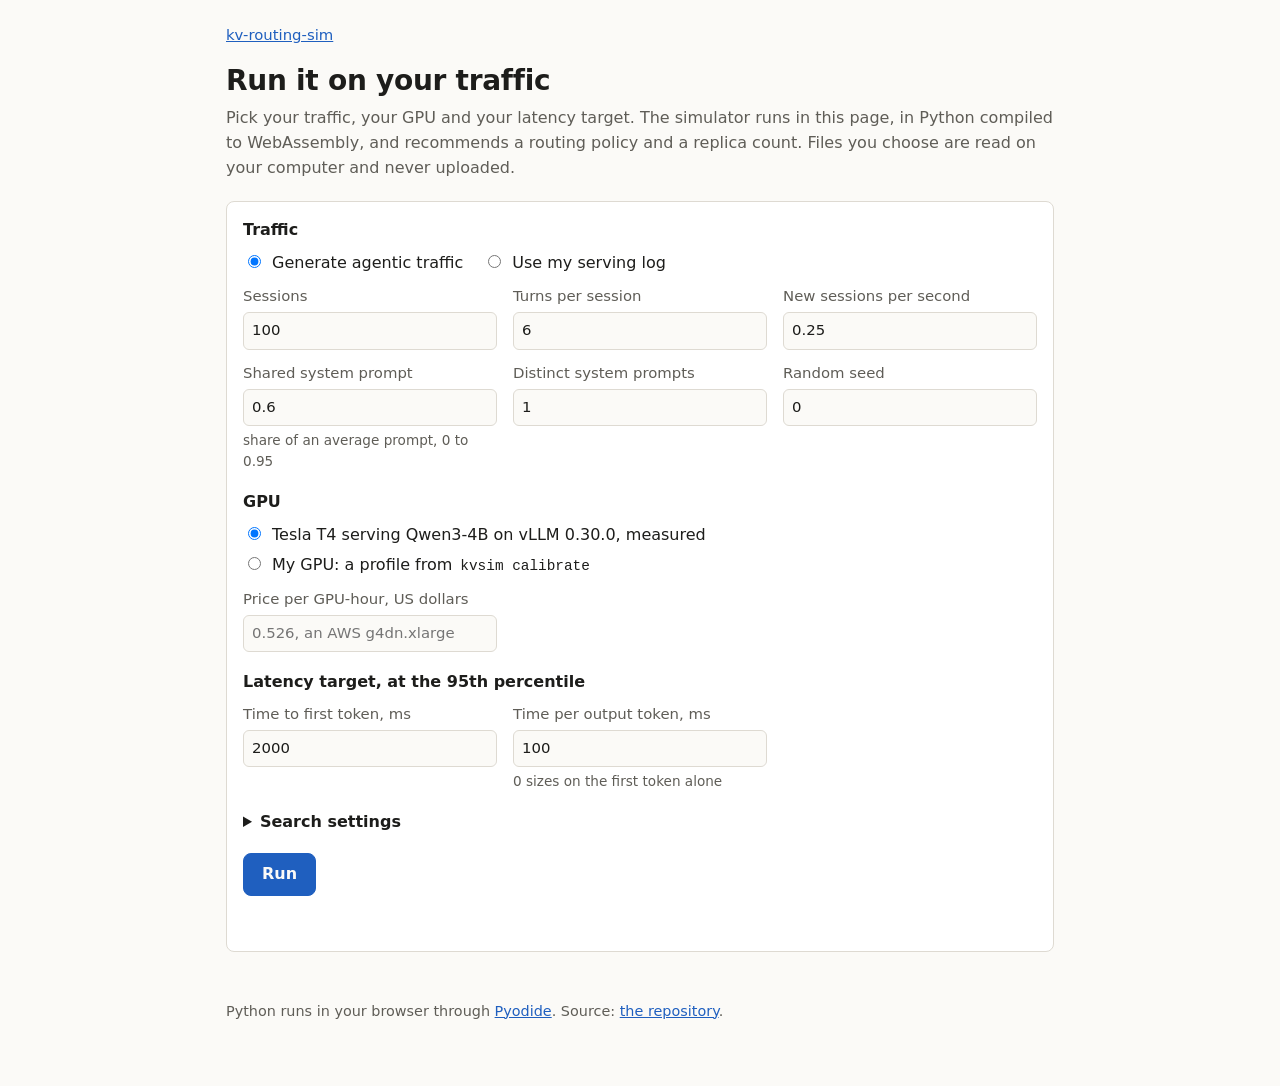
==== site/run.html @ f790f80f "Run the simulator in the browser; the replay workflow becomes a service - service.py holds the repla" ====
<!doctype html>
<html lang="en">
<head>
<meta charset="utf-8">
<meta name="viewport" content="width=device-width, initial-scale=1">
<title>Run kv-routing-sim</title>
<meta name="description" content="Size an LLM serving fleet in your browser: replay generated traffic or your own serving log through KV-cache routing policies. Nothing is uploaded.">
<link rel="stylesheet" href="style.css">
<link rel="icon" href="data:image/svg+xml,%3Csvg xmlns=%22http://www.w3.org/2000/svg%22 viewBox=%220 0 16 16%22%3E%3Crect width=%2216%22 height=%2216%22 rx=%223%22 fill=%22%231f5fbf%22/%3E%3Cpath d=%22M4 4h3v8H4zM9 6h3v6H9z%22 fill=%22white%22/%3E%3C/svg%3E">
</head>
<body>
<main>
  <p class="crumb"><a href="./">kv-routing-sim</a></p>
  <h1>Run it on your traffic</h1>
  <p class="sub">Pick your traffic, your GPU and your latency target. The simulator runs in this page,
    in Python compiled to WebAssembly, and recommends a routing policy and a replica count. Files you
    choose are read on your computer and never uploaded.</p>

  <form id="form" class="controls" novalidate>
    <fieldset>
      <legend>Traffic</legend>
      <div class="choice">
        <label><input type="radio" name="traffic" value="generate" checked> Generate agentic traffic</label>
        <label><input type="radio" name="traffic" value="file"> Use my serving log</label>
      </div>
      <div id="generate-fields" class="fields">
        <label>Sessions <input type="number" id="sessions" value="100" min="1" step="1"></label>
        <label>Turns per session <input type="number" id="turns" value="6" min="1" step="1"></label>
        <label>New sessions per second <input type="number" id="rate" value="0.25" min="0.01" step="0.05"></label>
        <label>Shared system prompt <input type="number" id="sharing" value="0.6" min="0" max="0.95" step="0.05">
          <span class="hint">share of an average prompt, 0 to 0.95</span></label>
        <label>Distinct system prompts <input type="number" id="system-prompts" value="1" min="1" max="100" step="1"></label>
        <label>Random seed <input type="number" id="seed" value="0" min="0" step="1"></label>
      </div>
      <div id="file-fields" class="fields" hidden>
        <label>Log file <input type="file" id="trace-file" accept=".jsonl,.json,.gz"></label>
        <label>Format
          <select id="trace-format">
            <option value="vllm-jsonl">vLLM JSONL, token ids</option>
            <option value="openai-log">OpenAI-style log</option>
            <option value="mooncake">Mooncake trace</option>
            <option value="bailian">Qwen-Bailian trace</option>
            <option value="agentx">AgentX trace</option>
          </select>
        </label>
      </div>
      <p id="file-hint" class="hint" hidden>Prompts become block hashes as the file is read; their text
        is never kept. Large logs take longer: the page shows progress and you can cancel.</p>
    </fieldset>

    <fieldset>
      <legend>GPU</legend>
      <div class="choice">
        <label><input type="radio" name="profile" value="shipped" checked> Tesla T4 serving Qwen3-4B on vLLM 0.30.0, measured</label>
        <label><input type="radio" name="profile" value="file"> My GPU: a profile from <code>kvsim calibrate</code></label>
      </div>
      <div class="fields">
        <label id="profile-field" hidden>Profile file <input type="file" id="profile-file" accept=".json"></label>
        <label>Price per GPU-hour, US dollars <input type="number" id="price" min="0" step="0.01" placeholder="0.526, an AWS g4dn.xlarge"></label>
      </div>
    </fieldset>

    <fieldset>
      <legend>Latency target, at the 95th percentile</legend>
      <div class="fields">
        <label>Time to first token, ms <input type="number" id="ttft" value="2000" min="1" step="50"></label>
        <label>Time per output token, ms <input type="number" id="tpot" value="100" min="0" step="10">
          <span class="hint">0 sizes on the first token alone</span></label>
      </div>
    </fieldset>

    <details>
      <summary>Search settings</summary>
      <div class="fields">
        <label>Replica counts <input type="text" id="replicas" value="1-8" placeholder="1-8 or 1,2,4,8"></label>
        <label>Seeds per configuration <input type="number" id="seeds" value="5" min="1" max="10" step="1">
          <span class="hint">fewer runs faster, with less averaging</span></label>
      </div>
      <fieldset>
        <legend>Routing policies</legend>
        <div id="policies" class="policy-list"></div>
      </fieldset>
      <label class="check"><input type="checkbox" id="edge" checked> Check the margin to saturation
        (one extra run per seed)</label>
      <label class="check"><input type="checkbox" id="spread" checked> Show how firm the replica count is,
        for profiles that keep their calibration repeats</label>
    </details>

    <div class="actions">
      <button type="submit" id="run" class="primary">Run</button>
      <button type="button" id="cancel" hidden>Cancel</button>
    </div>
    <div id="status" class="status" aria-live="polite"></div>
    <progress id="progress" max="1" value="0" hidden></progress>
    <div id="error" class="error" role="alert" hidden></div>
  </form>

  <section id="results" hidden>
    <h2>Recommendation</h2>
    <div id="answer" class="answer" aria-live="polite"></div>
    <div id="notes"></div>
    <h2>Replicas each policy needs</h2>
    <div class="scroll"><table id="summary"></table></div>
    <p id="target" class="muted"></p>
    <div id="spread-section"></div>
    <details>
      <summary>Every configuration</summary>
      <div class="scroll"><table id="table"></table></div>
    </details>
    <h2>Reproduce it from the command line</h2>
    <pre><code id="command"></code></pre>
    <div class="actions">
      <button type="button" id="download-json">Download the report as JSON</button>
      <button type="button" id="download-md">Download the report as Markdown</button>
    </div>
  </section>

  <footer>Python runs in your browser through <a href="https://pyodide.org/">Pyodide</a>. Source:
    <a href="https://github.com/gitgod-debug/kv-routing-sim">the repository</a>.</footer>
</main>
<script src="run.js"></script>
</body>
</html>
---- site/style.css ----
:root {
  --bg: #fbfaf7; --fg: #1d1d1b; --muted: #5f5d57; --line: #dedad2; --card: #ffffff;
  --accent: #1f5fbf; --good: #1d7a3e; --bad: #b3261e; --warn-bg: #fff6e0; --warn-fg: #6b4a00;
  --chip: #eef2f9;
}
@media (prefers-color-scheme: dark) {
  :root {
    --bg: #151514; --fg: #ecebe6; --muted: #a8a59c; --line: #34332f; --card: #1d1d1b;
    --accent: #7fb0ff; --good: #6fd08f; --bad: #ff8a80; --warn-bg: #2d2610; --warn-fg: #f3d68a;
    --chip: #22293a;
  }
}
* { box-sizing: border-box; }
[hidden] { display: none !important; }
body { margin: 0; background: var(--bg); color: var(--fg);
       font: 16px/1.55 system-ui, -apple-system, "Segoe UI", Roboto, sans-serif; }
main { max-width: 860px; margin: 0 auto; padding: 24px 16px 64px; }
h1 { font-size: 1.75rem; margin: 0 0 4px; letter-spacing: -0.01em; }
h2 { font-size: 1.2rem; margin: 40px 0 8px; }
p { margin: 8px 0; }
.sub { color: var(--muted); margin: 0 0 20px; }
.finding { background: var(--card); border: 1px solid var(--line); border-left: 4px solid var(--accent);
           border-radius: 8px; padding: 14px 16px; font-size: 1.1rem; }
.note { background: var(--warn-bg); color: var(--warn-fg); border-radius: 8px; padding: 10px 14px;
        font-size: 0.93rem; }
.scroll { overflow-x: auto; }
table { border-collapse: collapse; width: 100%; font-size: 0.93rem; margin: 8px 0; }
th, td { text-align: left; padding: 6px 8px; border-bottom: 1px solid var(--line); vertical-align: top; }
th { color: var(--muted); font-weight: 600; }
td.num, th.num { text-align: right; font-variant-numeric: tabular-nums; }
td.num { white-space: nowrap; }
#tbl td:first-child { min-width: 8.5em; }
@media (max-width: 560px) {
  table { font-size: 0.85rem; }
  th, td { padding: 6px 5px; }
  .opt { display: none; }  /* the least-needed table column, dropped on phones */
  #tbl td:first-child { min-width: 7em; }
}
.controls { display: grid; gap: 14px; background: var(--card); border: 1px solid var(--line);
            border-radius: 8px; padding: 16px; }
.control label { display: block; font-weight: 600; margin-bottom: 6px; }
.seg { display: flex; flex-wrap: wrap; gap: 6px; }
.seg button { font: inherit; border: 1px solid var(--line); background: var(--bg); color: var(--fg);
              border-radius: 999px; padding: 4px 12px; cursor: pointer; }
.seg button[aria-pressed="true"] { background: var(--accent); border-color: var(--accent); color: var(--bg); }
.seg button:focus-visible { outline: 2px solid var(--accent); outline-offset: 2px; }
.answer { font-size: 1.05rem; background: var(--chip); border-radius: 8px; padding: 12px 14px; margin-top: 14px; }
.answer strong { color: var(--accent); }
.ok { color: var(--good); font-weight: 600; }
.no { color: var(--bad); }
.muted { color: var(--muted); }
code, pre { font-family: ui-monospace, SFMono-Regular, Menlo, Consolas, monospace; font-size: 0.9em; }
pre { background: var(--card); border: 1px solid var(--line); border-radius: 8px; padding: 12px; overflow-x: auto; }
svg text { fill: var(--muted); font-size: 12px; }
.legend { display: flex; flex-wrap: wrap; gap: 6px 16px; font-size: 0.9rem; margin: 4px 0; }
.legend span::before { content: ""; display: inline-block; width: 14px; height: 3px; margin-right: 6px;
                       vertical-align: middle; background: var(--c); }
a { color: var(--accent); }
footer { margin-top: 48px; color: var(--muted); font-size: 0.9rem; }
/* The in-browser runner (run.html). */
.crumb { margin: 0 0 12px; font-size: 0.93rem; }
.lead { margin: 16px 0; }
.button, button.primary { display: inline-block; font: inherit; font-weight: 600; text-decoration: none;
                          background: var(--accent); color: var(--bg); border: 1px solid var(--accent);
                          border-radius: 8px; padding: 8px 18px; cursor: pointer; }
button { font: inherit; border: 1px solid var(--line); background: var(--card); color: var(--fg);
         border-radius: 8px; padding: 6px 14px; cursor: pointer; }
button:disabled { opacity: 0.55; cursor: progress; }
button:focus-visible, .button:focus-visible, input:focus-visible, select:focus-visible,
summary:focus-visible { outline: 2px solid var(--accent); outline-offset: 2px; }
form.controls { gap: 18px; }
fieldset { border: 0; margin: 0; padding: 0; min-width: 0; }
legend { font-weight: 600; padding: 0; margin-bottom: 8px; }
.choice { display: flex; flex-wrap: wrap; gap: 6px 20px; margin-bottom: 10px; }
.choice label, label.check { font-weight: 400; display: flex; gap: 8px; align-items: baseline; }
.fields { display: grid; grid-template-columns: repeat(auto-fill, minmax(220px, 1fr)); gap: 12px 16px; }
.fields label { display: grid; gap: 4px; align-content: start; font-size: 0.93rem; color: var(--muted); }
input[type="number"], input[type="text"], select {
  font: inherit; color: var(--fg); background: var(--bg); border: 1px solid var(--line);
  border-radius: 6px; padding: 6px 8px; width: 100%; min-width: 0; }
input[type="file"] { font-size: 0.9rem; max-width: 100%; }
details summary { cursor: pointer; font-weight: 600; }
details[open] summary { margin-bottom: 10px; }
.policy-list { display: grid; grid-template-columns: repeat(auto-fill, minmax(200px, 1fr)); gap: 4px 16px;
               margin: 6px 0 10px; }
.actions { display: flex; flex-wrap: wrap; gap: 10px; align-items: center; }
.status { color: var(--muted); font-size: 0.93rem; min-height: 1.4em; }
.caveats p { margin: 4px 0; }
progress { width: 100%; height: 8px; accent-color: var(--accent); }
.error { background: var(--warn-bg); color: var(--warn-fg); border-radius: 8px; padding: 10px 14px; }
tr.chosen td { background: var(--chip); font-weight: 600; }
.hint { color: var(--muted); font-size: 0.85rem; }
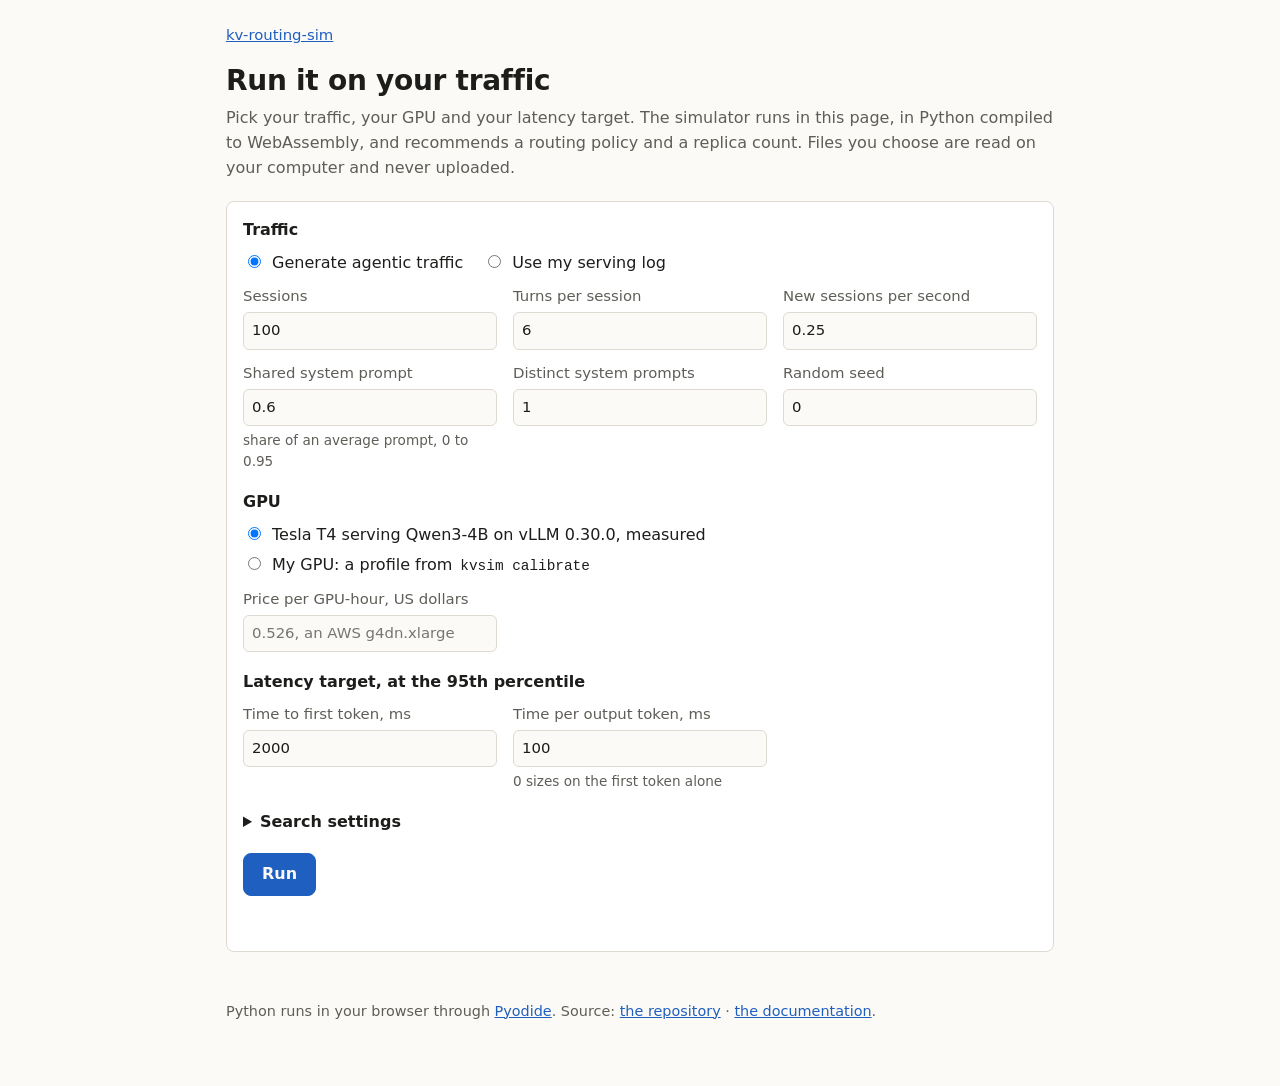
==== commit 1a6293f6: "The docs as pages of the site, and the same site as a static Space scripts/build_docs.py renders eve" ====
--- a/site/run.html
+++ b/site/run.html
@@ -116,7 +116,8 @@
   </section>
 
   <footer>Python runs in your browser through <a href="https://pyodide.org/">Pyodide</a>. Source:
-    <a href="https://github.com/gitgod-debug/kv-routing-sim">the repository</a>.</footer>
+    <a href="https://github.com/gitgod-debug/kv-routing-sim">the repository</a> ·
+    <a href="docs/index.html">the documentation</a>.</footer>
 </main>
 <script src="run.js"></script>
 </body>
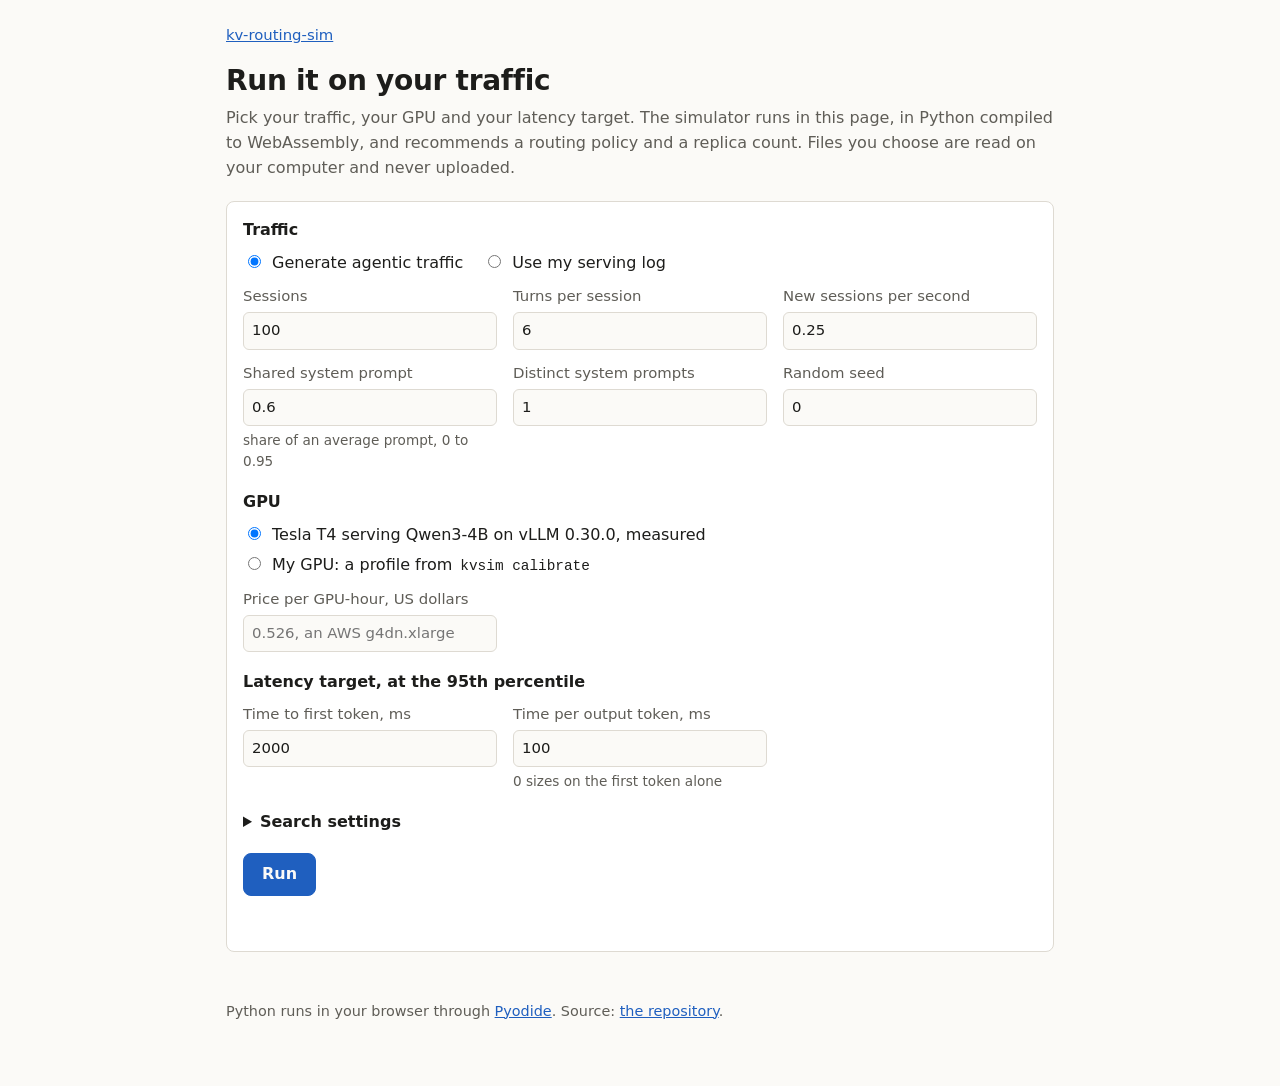
==== commit 097cbab7: "Remove the docs folder and the changelog from the repository The README's pictures move to figures/." ====
--- a/site/run.html
+++ b/site/run.html
@@ -116,8 +116,7 @@
   </section>
 
   <footer>Python runs in your browser through <a href="https://pyodide.org/">Pyodide</a>. Source:
-    <a href="https://github.com/gitgod-debug/kv-routing-sim">the repository</a> ·
-    <a href="docs/index.html">the documentation</a>.</footer>
+    <a href="https://github.com/gitgod-debug/kv-routing-sim">the repository</a>.</footer>
 </main>
 <script src="run.js"></script>
 </body>
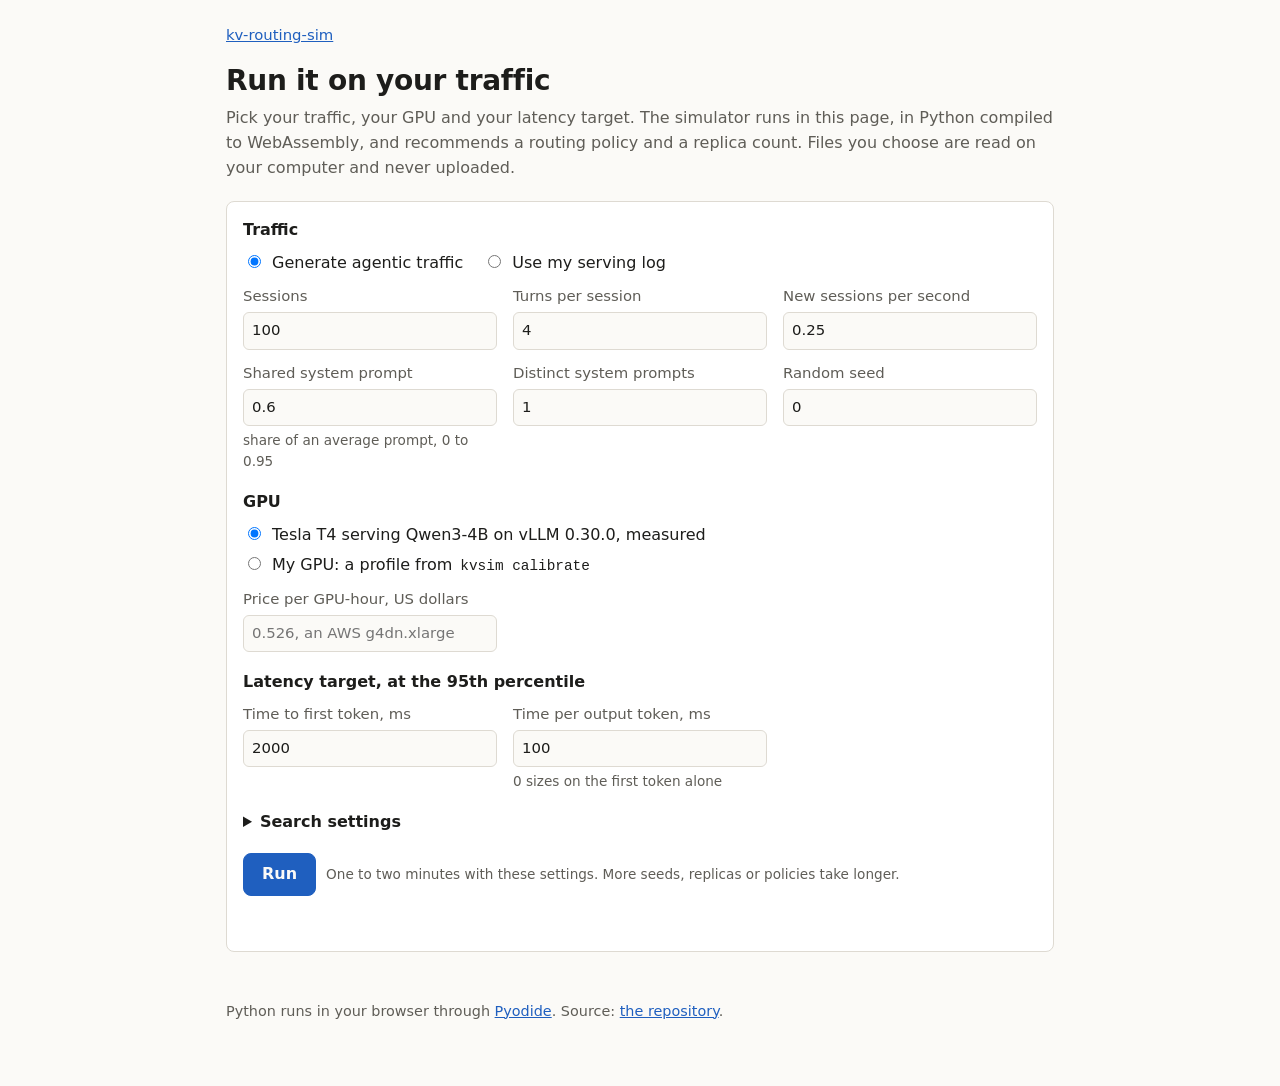
==== commit 762d7cc5: "Runner page: defaults inside the measured range, the dollar rate, both latencies The runner's defaul" ====
--- a/site/run.html
+++ b/site/run.html
@@ -25,7 +25,7 @@
       </div>
       <div id="generate-fields" class="fields">
         <label>Sessions <input type="number" id="sessions" value="100" min="1" step="1"></label>
-        <label>Turns per session <input type="number" id="turns" value="6" min="1" step="1"></label>
+        <label>Turns per session <input type="number" id="turns" value="4" min="1" step="1"></label>
         <label>New sessions per second <input type="number" id="rate" value="0.25" min="0.01" step="0.05"></label>
         <label>Shared system prompt <input type="number" id="sharing" value="0.6" min="0" max="0.95" step="0.05">
           <span class="hint">share of an average prompt, 0 to 0.95</span></label>
@@ -73,22 +73,29 @@
       <summary>Search settings</summary>
       <div class="fields">
         <label>Replica counts <input type="text" id="replicas" value="1-8" placeholder="1-8 or 1,2,4,8"></label>
-        <label>Seeds per configuration <input type="number" id="seeds" value="5" min="1" max="10" step="1">
+        <label>Seeds per configuration <input type="number" id="seeds" value="3" min="1" max="10" step="1">
           <span class="hint">fewer runs faster, with less averaging</span></label>
       </div>
       <fieldset>
         <legend>Routing policies</legend>
         <div id="policies" class="policy-list"></div>
+        <p class="hint">The explorer's balanced prefix-affinity uses a load weight of 16, the weight the
+          registered tests chose. This page and <code>kvsim replay</code> run the package's default
+          weight, 1. They have no option to change it.</p>
       </fieldset>
       <label class="check"><input type="checkbox" id="edge" checked> Check the margin to saturation
         (one extra run per seed)</label>
-      <label class="check"><input type="checkbox" id="spread" checked> Show how firm the replica count is,
-        for profiles that keep their calibration repeats</label>
+      <label class="check"><input type="checkbox" id="spread" checked> Show how firm the replica count
+        is</label>
+      <p class="hint">A profile from <code>kvsim calibrate</code> keeps its calibration repeats. The
+        measured T4 has none, so the page gives the spread of three T4 calibrations instead.</p>
     </details>
 
     <div class="actions">
       <button type="submit" id="run" class="primary">Run</button>
       <button type="button" id="cancel" hidden>Cancel</button>
+      <span class="hint" id="run-hint">One to two minutes with these settings. More seeds, replicas
+        or policies take longer.</span>
     </div>
     <div id="status" class="status" aria-live="polite"></div>
     <progress id="progress" max="1" value="0" hidden></progress>
@@ -110,6 +117,7 @@
     <h2>Reproduce it from the command line</h2>
     <pre><code id="command"></code></pre>
     <div class="actions">
+      <button type="button" id="copy-command">Copy the commands</button>
       <button type="button" id="download-json">Download the report as JSON</button>
       <button type="button" id="download-md">Download the report as Markdown</button>
     </div>
--- a/site/style.css
+++ b/site/style.css
@@ -63,6 +63,7 @@
 .button, button.primary { display: inline-block; font: inherit; font-weight: 600; text-decoration: none;
                           background: var(--accent); color: var(--bg); border: 1px solid var(--accent);
                           border-radius: 8px; padding: 8px 18px; cursor: pointer; }
+.button.alt { background: transparent; color: var(--accent); }
 button { font: inherit; border: 1px solid var(--line); background: var(--card); color: var(--fg);
          border-radius: 8px; padding: 6px 14px; cursor: pointer; }
 button:disabled { opacity: 0.55; cursor: progress; }
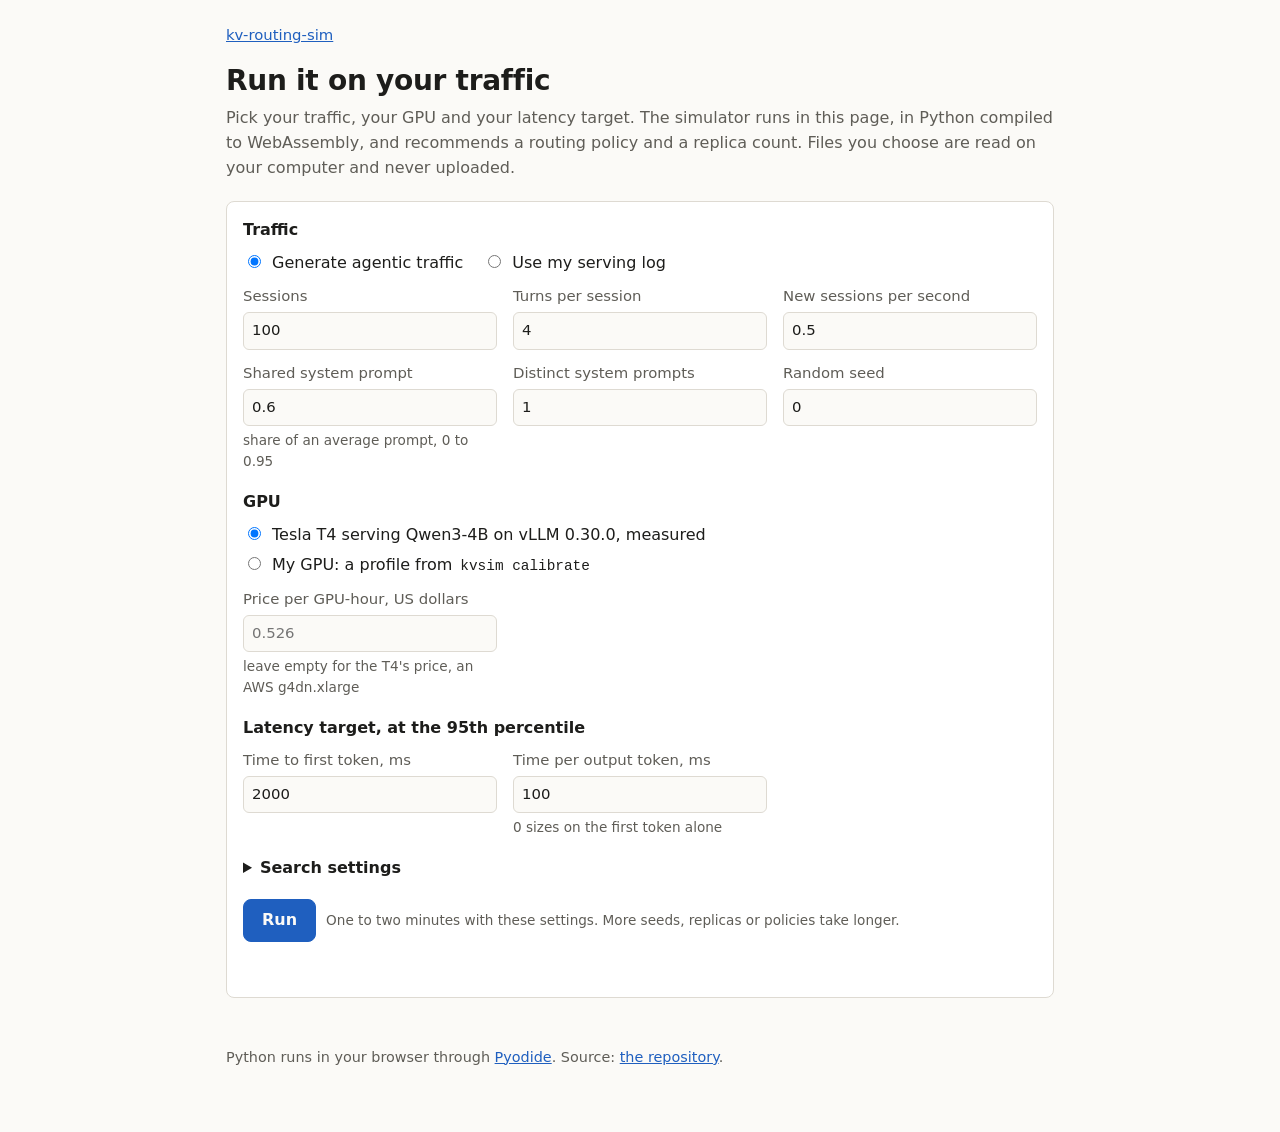
==== commit c99b785c: "Demo pages: a tie names no winner; the runner opens on the README's quickstart traffic On a tie in t" ====
--- a/site/run.html
+++ b/site/run.html
@@ -26,7 +26,7 @@
       <div id="generate-fields" class="fields">
         <label>Sessions <input type="number" id="sessions" value="100" min="1" step="1"></label>
         <label>Turns per session <input type="number" id="turns" value="4" min="1" step="1"></label>
-        <label>New sessions per second <input type="number" id="rate" value="0.25" min="0.01" step="0.05"></label>
+        <label>New sessions per second <input type="number" id="rate" value="0.5" min="0.01" step="0.05"></label>
         <label>Shared system prompt <input type="number" id="sharing" value="0.6" min="0" max="0.95" step="0.05">
           <span class="hint">share of an average prompt, 0 to 0.95</span></label>
         <label>Distinct system prompts <input type="number" id="system-prompts" value="1" min="1" max="100" step="1"></label>
@@ -56,7 +56,8 @@
       </div>
       <div class="fields">
         <label id="profile-field" hidden>Profile file <input type="file" id="profile-file" accept=".json"></label>
-        <label>Price per GPU-hour, US dollars <input type="number" id="price" min="0" step="0.01" placeholder="0.526, an AWS g4dn.xlarge"></label>
+        <label>Price per GPU-hour, US dollars <input type="number" id="price" min="0" step="0.01" placeholder="0.526">
+          <span class="hint">leave empty for the T4's price, an AWS g4dn.xlarge</span></label>
       </div>
     </fieldset>
 
--- a/site/style.css
+++ b/site/style.css
@@ -90,4 +90,6 @@
 progress { width: 100%; height: 8px; accent-color: var(--accent); }
 .error { background: var(--warn-bg); color: var(--warn-fg); border-radius: 8px; padding: 10px 14px; }
 tr.chosen td { background: var(--chip); font-weight: 600; }
+/* A long command wraps inside its box, and its later lines are indented. */
+.cmd { display: block; padding-left: 2ch; text-indent: -2ch; white-space: pre-wrap; overflow-wrap: anywhere; }
 .hint { color: var(--muted); font-size: 0.85rem; }
